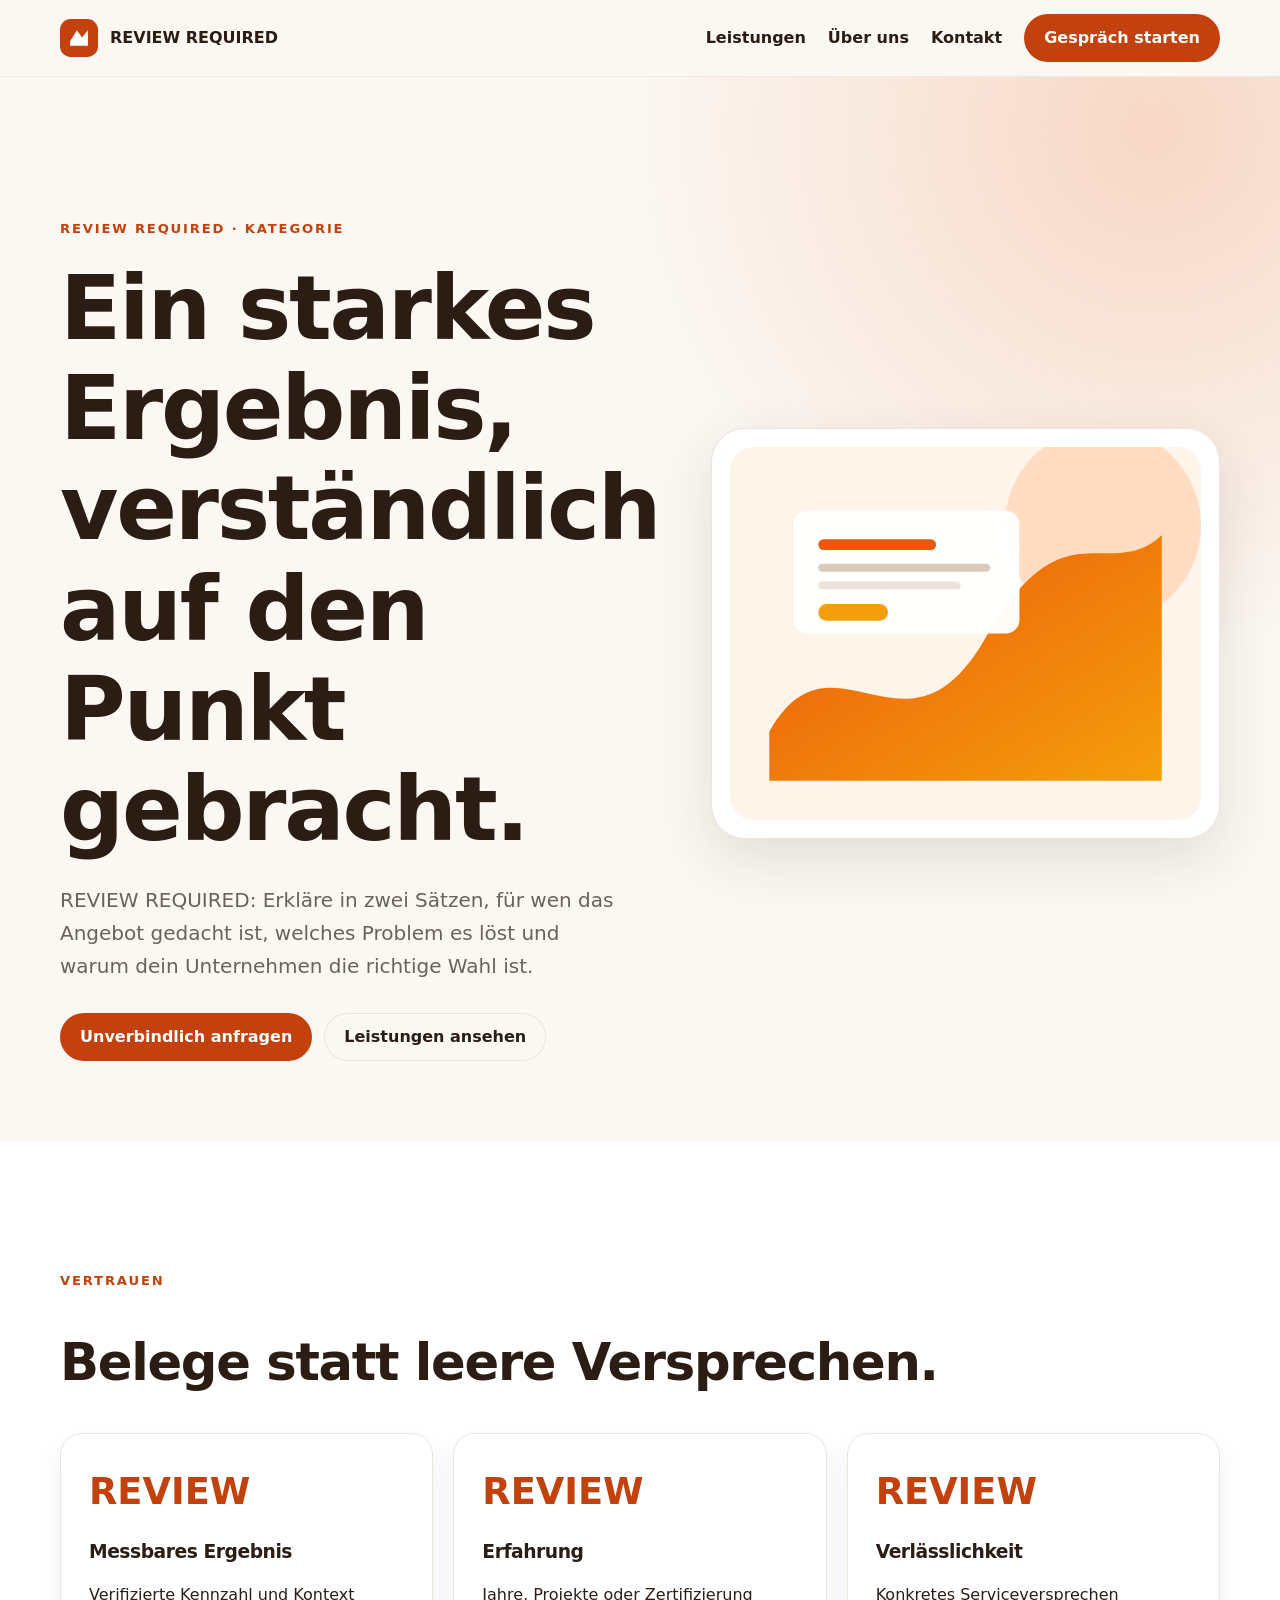
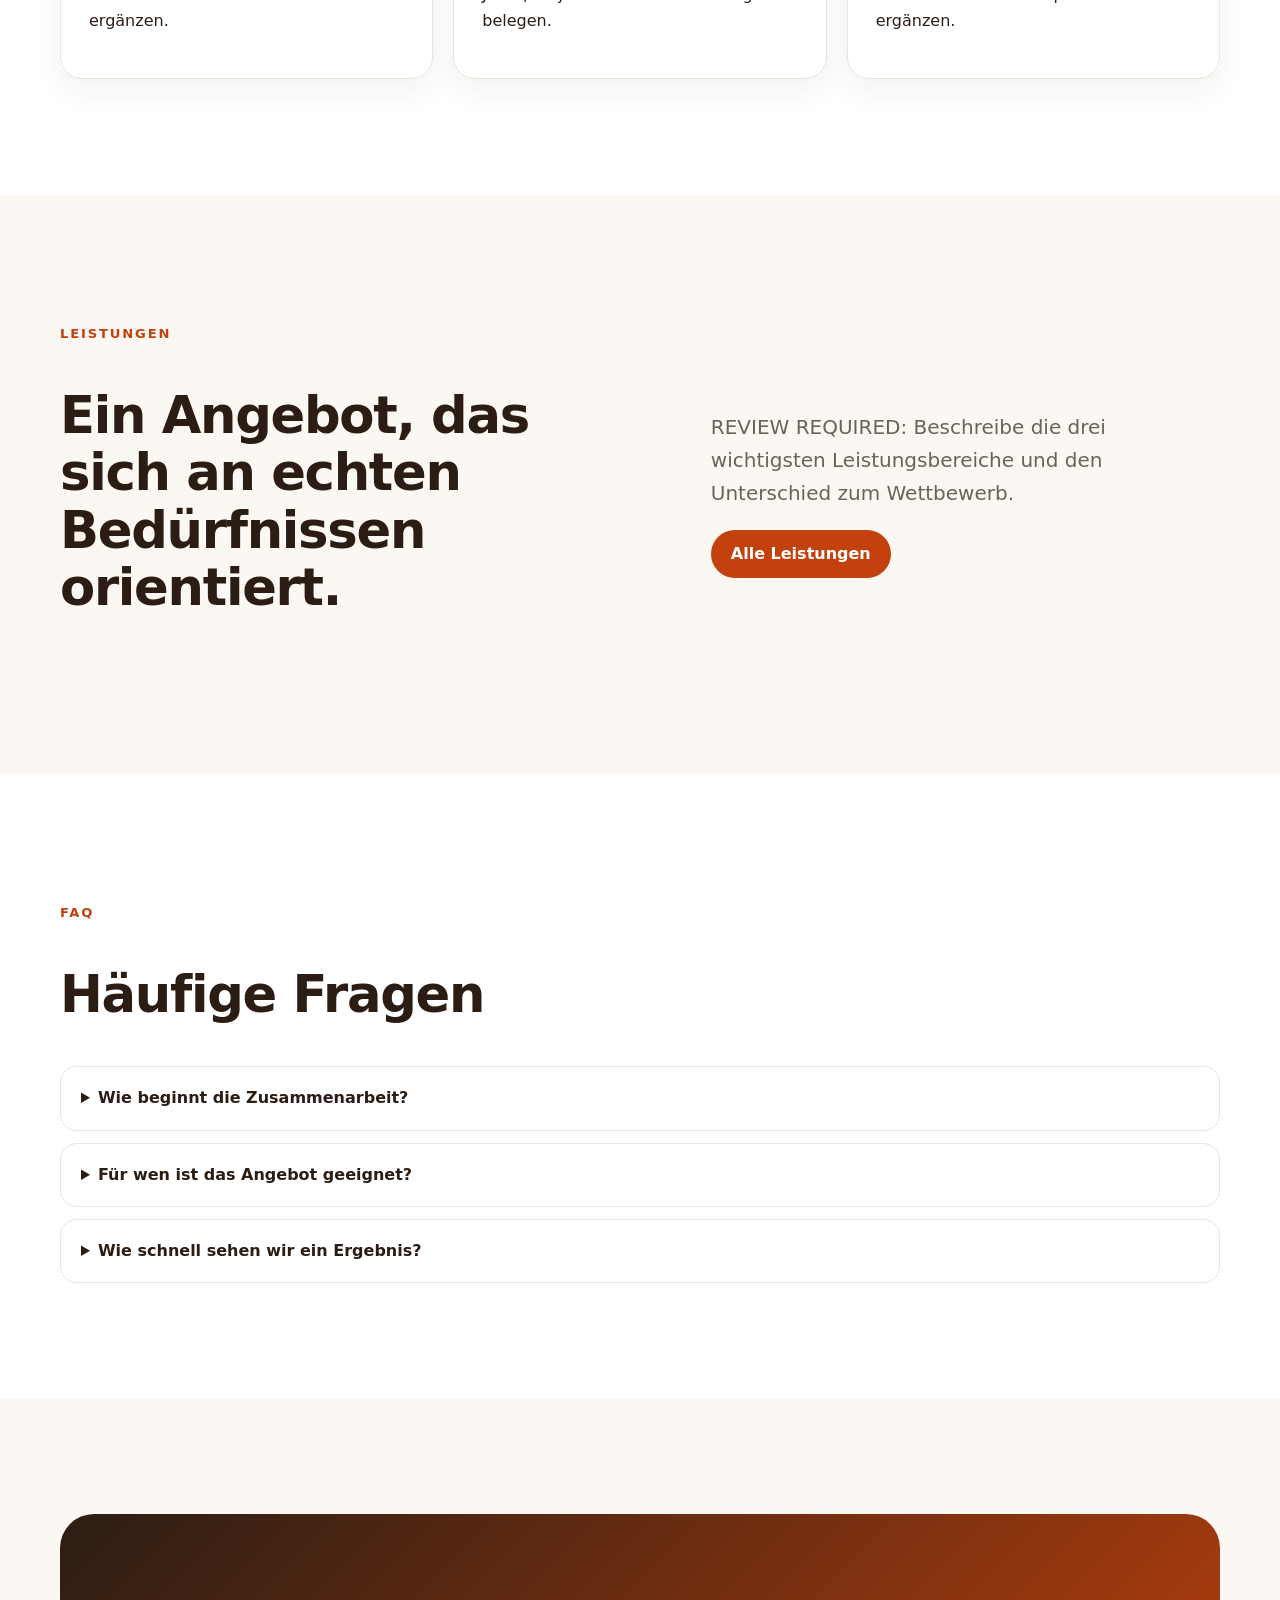
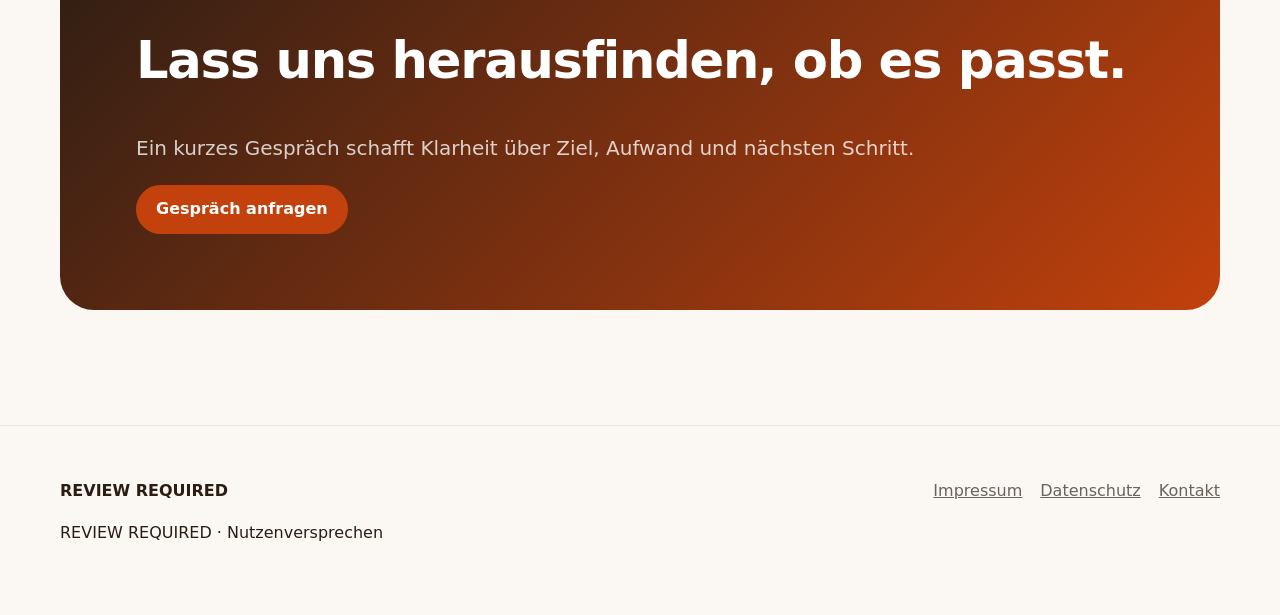
==== index.html @ 0a68df4b "Initial commit: orange color scheme and supermarket demo page Co-Authored-By: Claude Opus 5.5 (1M co" ====
<!doctype html>
<html lang="de-DE">
<head>
  <meta charset="utf-8">
  <meta name="viewport" content="width=device-width,initial-scale=1">
  <title>REVIEW REQUIRED · Klarer Nutzen für deine Kundschaft</title>
  <meta name="description" content="REVIEW REQUIRED: präzise Einleitung mit Angebot, Zielgruppe und konkretem Nutzen.">
  <meta name="leadwerk:focus-keyphrase" content="REVIEW REQUIRED · Hauptangebot Zielgruppe Ort">
  <meta property="og:image" content="assets/og-default.webp">
  <link rel="icon" href="assets/favicon.svg">
  <link rel="stylesheet" href="css/styles.css">
  <script type="module" src="js/main.js"></script>
</head>
<body>
  <a class="skip-link" href="#content">Zum Inhalt</a>
  <header class="site-header">
    <nav class="wrap nav" aria-label="Hauptnavigation">
      <a class="brand" href="index.html"><img data-lw-global="brand.logo" data-lw-type="image" src="assets/logo.svg" alt="REVIEW REQUIRED Logo"><span data-lw-global="brand.name" data-lw-type="text">REVIEW REQUIRED</span></a>
      <div class="nav-links"><a href="leistungen.html">Leistungen</a><a href="ueber-uns.html">Über uns</a><a href="kontakt.html">Kontakt</a><a class="button" href="kontakt.html">Gespräch starten</a></div>
      <div class="site-language-switcher" data-lw-language-switcher-slot hidden></div>
    </nav>
  </header>
  <main id="content">
    <section class="hero" data-lw-section="hero">
      <div class="wrap hero-grid">
        <div>
          <p class="eyebrow" data-lw-field="hero.eyebrow" data-lw-type="text">REVIEW REQUIRED · Kategorie</p>
          <h1 data-lw-field="hero.title" data-lw-type="richtext">Ein starkes Ergebnis, verständlich auf den Punkt gebracht.</h1>
          <p class="lead" data-lw-field="hero.intro" data-lw-type="textarea">REVIEW REQUIRED: Erkläre in zwei Sätzen, für wen das Angebot gedacht ist, welches Problem es löst und warum dein Unternehmen die richtige Wahl ist.</p>
          <div class="actions"><a class="button" href="kontakt.html" data-lw-field="hero.primary_cta" data-lw-type="page_reference">Unverbindlich anfragen</a><a class="button button--ghost" href="leistungen.html">Leistungen ansehen</a></div>
        </div>
        <div class="hero-art"><img data-lw-field="hero.image" data-lw-type="image" src="assets/hero.svg" alt="Abstrakte Vorschau der Leistungen von REVIEW REQUIRED"></div>
      </div>
    </section>
    <section class="section section--surface" data-lw-section="proof">
      <div class="wrap">
        <p class="eyebrow" data-lw-field="proof.eyebrow" data-lw-type="text">Vertrauen</p>
        <h2 data-lw-field="proof.title" data-lw-type="richtext">Belege statt leere Versprechen.</h2>
        <div class="grid" data-lw-repeater="proof.items">
          <article class="card reveal" data-lw-item-key="result"><strong class="metric" data-lw-field="proof.value" data-lw-type="text">REVIEW</strong><h3 data-lw-field="proof.label" data-lw-type="text">Messbares Ergebnis</h3><p data-lw-field="proof.copy" data-lw-type="textarea">Verifizierte Kennzahl und Kontext ergänzen.</p></article>
          <article class="card reveal" data-lw-item-key="experience"><strong class="metric" data-lw-field="proof.value" data-lw-type="text">REVIEW</strong><h3 data-lw-field="proof.label" data-lw-type="text">Erfahrung</h3><p data-lw-field="proof.copy" data-lw-type="textarea">Jahre, Projekte oder Zertifizierung belegen.</p></article>
          <article class="card reveal" data-lw-item-key="response"><strong class="metric" data-lw-field="proof.value" data-lw-type="text">REVIEW</strong><h3 data-lw-field="proof.label" data-lw-type="text">Verlässlichkeit</h3><p data-lw-field="proof.copy" data-lw-type="textarea">Konkretes Serviceversprechen ergänzen.</p></article>
        </div>
      </div>
    </section>
    <section class="section" data-lw-section="services">
      <div class="wrap split">
        <div><p class="eyebrow" data-lw-field="services.eyebrow" data-lw-type="text">Leistungen</p><h2 data-lw-field="services.title" data-lw-type="richtext">Ein Angebot, das sich an echten Bedürfnissen orientiert.</h2></div>
        <div><p class="lead" data-lw-field="services.intro" data-lw-type="textarea">REVIEW REQUIRED: Beschreibe die drei wichtigsten Leistungsbereiche und den Unterschied zum Wettbewerb.</p><a class="button" href="leistungen.html">Alle Leistungen</a></div>
      </div>
    </section>
    <section class="section section--surface" data-lw-section="faq">
      <div class="wrap"><p class="eyebrow">FAQ</p><h2 data-lw-field="faq.title" data-lw-type="text">Häufige Fragen</h2>
        <div class="faq" data-lw-repeater="faq.items">
          <details data-lw-item-key="start"><summary data-lw-field="faq.question" data-lw-type="text">Wie beginnt die Zusammenarbeit?</summary><p data-lw-field="faq.answer" data-lw-type="richtext">REVIEW REQUIRED: Beschreibe den ersten konkreten Schritt.</p></details>
          <details data-lw-item-key="fit"><summary data-lw-field="faq.question" data-lw-type="text">Für wen ist das Angebot geeignet?</summary><p data-lw-field="faq.answer" data-lw-type="richtext">REVIEW REQUIRED: Nenne ideale Voraussetzungen und ehrliche Grenzen.</p></details>
          <details data-lw-item-key="timing"><summary data-lw-field="faq.question" data-lw-type="text">Wie schnell sehen wir ein Ergebnis?</summary><p data-lw-field="faq.answer" data-lw-type="richtext">REVIEW REQUIRED: Gib eine realistische Zeitspanne und Abhängigkeiten an.</p></details>
        </div>
      </div>
    </section>
    <section class="section"><div class="wrap cta" data-lw-section="final_cta"><h2 data-lw-field="final_cta.title" data-lw-type="richtext">Lass uns herausfinden, ob es passt.</h2><p class="lead" data-lw-field="final_cta.copy" data-lw-type="textarea">Ein kurzes Gespräch schafft Klarheit über Ziel, Aufwand und nächsten Schritt.</p><a class="button" href="kontakt.html">Gespräch anfragen</a></div></section>
  </main>
  <footer class="site-footer"><div class="wrap footer-grid"><div><strong data-lw-global="footer.company" data-lw-type="text">REVIEW REQUIRED</strong><p data-lw-global="footer.tagline" data-lw-type="text">REVIEW REQUIRED · Nutzenversprechen</p></div><nav class="footer-links" aria-label="Rechtliches"><a href="impressum.html">Impressum</a><a href="datenschutz.html">Datenschutz</a><a href="kontakt.html">Kontakt</a></nav></div></footer>
</body>
</html>
---- css/styles.css ----
:root {
  --ink: #2b1d14;
  --muted: #6b625a;
  --paper: #fbf8f4;
  --surface: #ffffff;
  --brand: #c2410c;
  --accent: #f59e0b;
  --line: #eee4d9;
  --radius: 22px;
  --shadow: 0 20px 55px rgb(43 29 20 / 12%);
  font-family: Montserrat, Inter, system-ui, sans-serif;
}

* { box-sizing: border-box; }

/* Complianz reveals its consent-management launcher after a choice is saved.
   Keep the starter free of a second fixed launcher once consent is set. */
body[data-cmplz="1"] #cmplz-manage-consent,
body[data-cmplz="1"] .cmplz-manage-consent {
  display: none !important;
}
html { scroll-behavior: smooth; }
body { margin: 0; color: var(--ink); background: var(--paper); line-height: 1.65; }
img, video { display: block; max-width: 100%; height: auto; }
a { color: var(--brand); }
[hidden] { display: none !important; }
.skip-link { position: fixed; left: 12px; top: -80px; z-index: 100; padding: 10px 14px; background: var(--ink); color: #fff; }
.skip-link:focus { top: 12px; }
.wrap { width: min(1160px, calc(100% - 40px)); margin-inline: auto; }
.site-header { position: sticky; top: 0; z-index: 30; border-bottom: 1px solid rgb(238 228 217 / 78%); background: rgb(251 248 244 / 92%); backdrop-filter: blur(16px); }
.nav { min-height: 76px; display: flex; align-items: center; justify-content: space-between; gap: 24px; }
.brand { display: inline-flex; align-items: center; gap: 12px; color: var(--ink); font-weight: 800; text-decoration: none; }
.brand img { width: 38px; height: 38px; }
.nav-links { display: flex; flex-wrap: wrap; align-items: center; gap: 22px; }
.nav-links a { color: var(--ink); text-decoration: none; font-weight: 650; }
.nav-links .button { color: #fff; }
.site-language-switcher { flex: 0 0 auto; }
.button { display: inline-flex; align-items: center; justify-content: center; min-height: 48px; padding: 11px 20px; border: 0; border-radius: 999px; background: var(--brand); color: #fff; text-decoration: none; font: inherit; font-weight: 750; cursor: pointer; }
.button--ghost { color: var(--ink); background: transparent; box-shadow: inset 0 0 0 1px var(--line); }
.hero { padding: clamp(72px, 10vw, 140px) 0 80px; overflow: hidden; background: radial-gradient(circle at 90% 5%, rgb(234 88 12 / 20%), transparent 35%), var(--paper); }
.hero-grid, .split { display: grid; grid-template-columns: minmax(0, 1.05fr) minmax(320px, .95fr); align-items: center; gap: clamp(38px, 7vw, 88px); }
.eyebrow { color: var(--brand); font-size: .82rem; font-weight: 800; letter-spacing: .14em; text-transform: uppercase; }
h1, h2, h3 { line-height: 1.12; letter-spacing: -.025em; }
h1 { margin: 18px 0 24px; font-size: clamp(2.7rem, 7vw, 5.8rem); }
h2 { font-size: clamp(2rem, 4vw, 3.5rem); }
.lead { max-width: 66ch; color: var(--muted); font-size: clamp(1.05rem, 2vw, 1.25rem); }
.actions { display: flex; flex-wrap: wrap; gap: 12px; margin-top: 30px; }
.hero-art { padding: 18px; border: 1px solid var(--line); border-radius: 34px; background: var(--surface); box-shadow: var(--shadow); }
.section { padding: clamp(72px, 9vw, 120px) 0; }
.section--surface { background: var(--surface); }
.grid { display: grid; grid-template-columns: repeat(3, minmax(0, 1fr)); gap: 20px; }
.card { padding: 28px; border: 1px solid var(--line); border-radius: var(--radius); background: var(--surface); box-shadow: 0 12px 30px rgb(43 29 20 / 6%); }
.metric { font-size: 2.3rem; font-weight: 850; color: var(--brand); }
.prose { max-width: 760px; }
.prose h2 { margin-top: 2.2em; }
.form-layout { display: grid; grid-template-columns: minmax(0, .8fr) minmax(360px, 1.2fr); gap: clamp(32px, 6vw, 80px); align-items: start; }
.form,
.leadwerk-wpforms .wpforms-field-container { display: grid; gap: 16px; }
.form label,
.leadwerk-wpforms .wpforms-field-label { color: var(--ink); font-weight: 700; }
.form input:not([type="checkbox"]):not([type="radio"]),
.form select,
.form textarea,
.leadwerk-wpforms .wpforms-field input:not([type="checkbox"]):not([type="radio"]),
.leadwerk-wpforms .wpforms-field select,
.leadwerk-wpforms .wpforms-field textarea { width: 100%; margin-top: 7px; padding: 14px 16px; border: 1px solid var(--line); border-radius: 14px; background: var(--surface); color: var(--ink); font: inherit; }
.form textarea,
.leadwerk-wpforms .wpforms-field textarea { min-height: 150px; resize: vertical; }
.form-consent { display: grid; grid-template-columns: auto 1fr; align-items: start; gap: 10px; font-weight: 500 !important; }
.form-consent input { margin-top: .35em; }
.form-consent a,
.leadwerk-wpforms .leadwerk-privacy-link { color: var(--brand); font-weight: 750; }
.form .button,
.leadwerk-wpforms .wpforms-submit { justify-self: start; }
.leadwerk-wpforms {
  --wpforms-field-border-radius: 14px;
  --wpforms-field-background-color: var(--surface);
  --wpforms-field-border-color: var(--line);
  --wpforms-field-text-color: var(--ink);
  --wpforms-label-color: var(--ink);
  --wpforms-button-background-color: var(--brand);
  --wpforms-button-border-color: var(--brand);
  --wpforms-button-text-color: #fff;
  --wpforms-button-border-radius: 999px;
  --wpforms-button-size-height: 48px;
  --wpforms-button-size-padding-h: 20px;
  --wpforms-button-size-font-size: 16px;
  --wpforms-field-size-input-height: 52px;
  --wpforms-field-size-padding-h: 16px;
}
.faq { display: grid; gap: 12px; }
.faq details { padding: 18px 20px; border: 1px solid var(--line); border-radius: 16px; background: var(--surface); }
.faq summary { cursor: pointer; font-weight: 750; }
.cta { padding: clamp(42px, 7vw, 76px); border-radius: 34px; color: #fff; background: linear-gradient(135deg, var(--ink), var(--brand)); }
.cta .lead { color: rgb(255 255 255 / 78%); }
.site-footer { padding: 52px 0; border-top: 1px solid var(--line); }
.footer-grid { display: grid; grid-template-columns: 1fr auto; gap: 24px; }
.footer-links { display: flex; flex-wrap: wrap; gap: 18px; }
.footer-links a { color: var(--muted); }
.utility-page { min-height: 100vh; display: flex; flex-direction: column; }
.utility-page .utility-main { flex: 1; display: flex; }
.utility-stage {
  position: relative;
  isolation: isolate;
  display: flex;
  flex: 1;
  width: 100%;
  min-height: clamp(590px, 72vh, 820px);
  align-items: center;
  overflow: hidden;
  padding: clamp(70px, 9vw, 124px) 0;
  background:
    linear-gradient(135deg, color-mix(in srgb, var(--paper) 92%, var(--brand)), var(--paper) 56%),
    var(--paper);
}
.utility-layout { display: grid; grid-template-columns: minmax(0, 1.05fr) minmax(300px, .7fr); align-items: center; gap: clamp(44px, 8vw, 112px); }
.utility-content { position: relative; z-index: 2; max-width: 720px; }
.utility-content h1 { max-width: 13ch; margin-top: 14px; font-size: clamp(3rem, 7vw, 6rem); }
.utility-content .lead { max-width: 58ch; }
.utility-art {
  position: relative;
  z-index: 1;
  display: grid;
  min-height: clamp(300px, 38vw, 470px);
  place-items: center;
  border: 1px solid color-mix(in srgb, var(--line) 70%, transparent);
  border-radius: clamp(34px, 6vw, 72px);
  background: color-mix(in srgb, var(--surface) 76%, transparent);
  box-shadow: var(--shadow);
  backdrop-filter: blur(18px);
}
.utility-mark {
  position: relative;
  z-index: 2;
  display: grid;
  width: clamp(176px, 22vw, 260px);
  aspect-ratio: 1;
  place-items: center;
  border-radius: 50%;
  color: #fff;
  background: linear-gradient(135deg, var(--brand), color-mix(in srgb, var(--brand) 55%, var(--accent)));
  box-shadow: 0 30px 80px color-mix(in srgb, var(--brand) 32%, transparent);
  font-weight: 850;
  letter-spacing: -.08em;
}
.utility-mark--404 { font-size: clamp(3.1rem, 7vw, 5.8rem); }
.utility-mark--success { font-size: clamp(4.8rem, 10vw, 8.5rem); line-height: 1; }
.utility-ring { position: absolute; border: 1px solid color-mix(in srgb, var(--brand) 34%, transparent); border-radius: 50%; }
.utility-ring--one { width: 78%; aspect-ratio: 1; }
.utility-ring--two { width: 102%; aspect-ratio: 1; border-style: dashed; }
.utility-orb { position: absolute; z-index: -1; border-radius: 50%; filter: blur(2px); opacity: .5; }
.utility-orb--one { width: min(42vw, 620px); aspect-ratio: 1; top: -30%; right: -10%; background: radial-gradient(circle, color-mix(in srgb, var(--brand) 36%, transparent), transparent 68%); }
.utility-orb--two { width: min(35vw, 480px); aspect-ratio: 1; bottom: -38%; left: -8%; background: radial-gradient(circle, color-mix(in srgb, var(--accent) 30%, transparent), transparent 68%); }
.utility-page .site-footer { background: var(--surface); }
.sr-only { position: absolute; width: 1px; height: 1px; margin: -1px; padding: 0; overflow: hidden; clip: rect(0 0 0 0); white-space: nowrap; border: 0; }
section[id] { scroll-margin-top: 92px; }
.section-head { display: flex; flex-wrap: wrap; align-items: flex-end; justify-content: space-between; gap: 16px 40px; margin-bottom: 36px; }
.section-head h2 { margin: 8px 0 0; }
.section-head > p { max-width: 46ch; margin: 0; color: var(--muted); }
.market-facts { display: flex; flex-wrap: wrap; gap: 10px; margin: 28px 0 0; padding: 0; list-style: none; }
.market-facts li { padding: 8px 16px; border: 1px solid var(--line); border-radius: 999px; background: var(--surface); font-size: .95rem; font-weight: 650; }
.offer { display: flex; flex-direction: column; gap: 6px; }
.offer-badge { align-self: flex-start; padding: 4px 12px; border-radius: 999px; background: color-mix(in srgb, var(--accent) 24%, var(--surface)); color: var(--ink); font-size: .85rem; font-weight: 800; }
.offer h3 { margin: 12px 0 0; font-size: 1.25rem; }
.offer-unit { margin: 0; color: var(--muted); font-size: .92rem; }
.offer-price { display: flex; flex-wrap: wrap; align-items: baseline; gap: 4px 12px; margin: auto 0 0; padding-top: 16px; }
.offer-now { color: var(--brand); font-size: 2rem; font-weight: 850; letter-spacing: -.02em; }
.offer-old { color: var(--muted); text-decoration: line-through; }
.dept::before { content: ""; display: block; width: 44px; height: 6px; margin-bottom: 20px; border-radius: 999px; background: linear-gradient(90deg, var(--brand), var(--accent)); }
.dept h3 { margin: 0 0 8px; }
.dept p { margin: 0; color: var(--muted); }
.service-list { display: grid; gap: 14px; margin: 0; padding: 0; list-style: none; }
.service-list li { padding: 18px 22px; border: 1px solid var(--line); border-radius: 16px; background: var(--paper); }
.service-list strong { display: block; margin-bottom: 2px; }
.service-list span { color: var(--muted); }
.hours { display: grid; margin: 0; }
.hours div { display: flex; flex-wrap: wrap; justify-content: space-between; gap: 4px 24px; padding: 14px 0; border-bottom: 1px solid var(--line); }
.hours div:first-child { padding-top: 0; }
.hours div:last-child { padding-bottom: 0; border-bottom: 0; }
.hours dt { font-weight: 750; }
.hours dd { margin: 0; color: var(--muted); }
.reveal { opacity: 1; transform: none; }
.js .reveal { opacity: 0; transform: translateY(18px); transition: opacity .55s ease, transform .55s ease; }
.js .reveal.is-visible { opacity: 1; transform: none; }

@media (max-width: 820px) {
  .hero-grid, .split, .grid, .form-layout { grid-template-columns: 1fr; }
  .nav { align-items: flex-start; padding-block: 16px; }
  .nav-links { justify-content: flex-end; gap: 12px; }
  .footer-grid { grid-template-columns: 1fr; }
  .utility-stage { min-height: 0; padding: 68px 0 74px; }
  .utility-layout { grid-template-columns: 1fr; gap: 42px; }
  .utility-content h1 { font-size: clamp(2.75rem, 13vw, 4.7rem); }
  .utility-art { min-height: 290px; order: -1; }
  .utility-mark { width: clamp(166px, 52vw, 220px); }
}

@media (max-width: 520px) {
  .utility-page .wrap { width: min(100% - 28px, 1160px); }
  .utility-page .actions { display: grid; }
  .utility-page .button { width: 100%; }
  .utility-art { min-height: 250px; border-radius: 30px; }
}

@media (prefers-reduced-motion: reduce) {
  html { scroll-behavior: auto; }
  *, *::before, *::after { scroll-behavior: auto !important; transition: none !important; animation: none !important; }
}
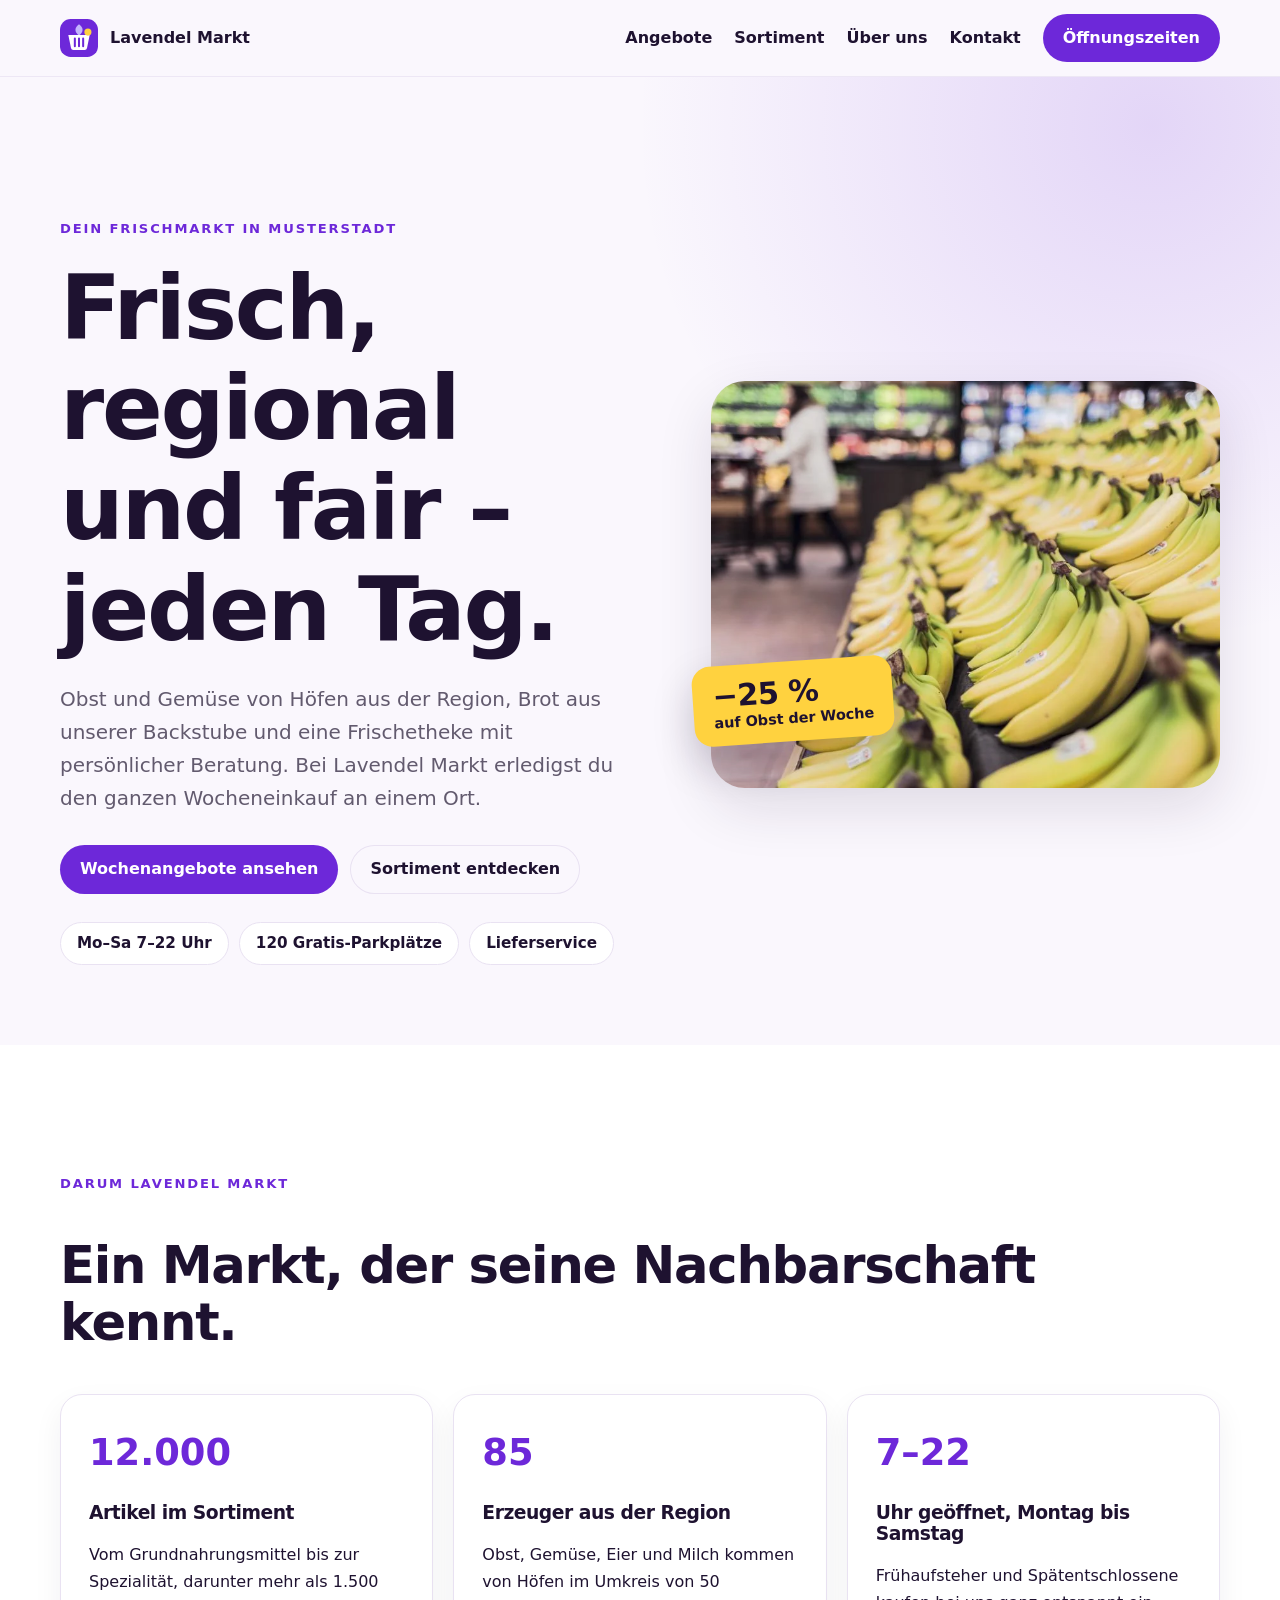
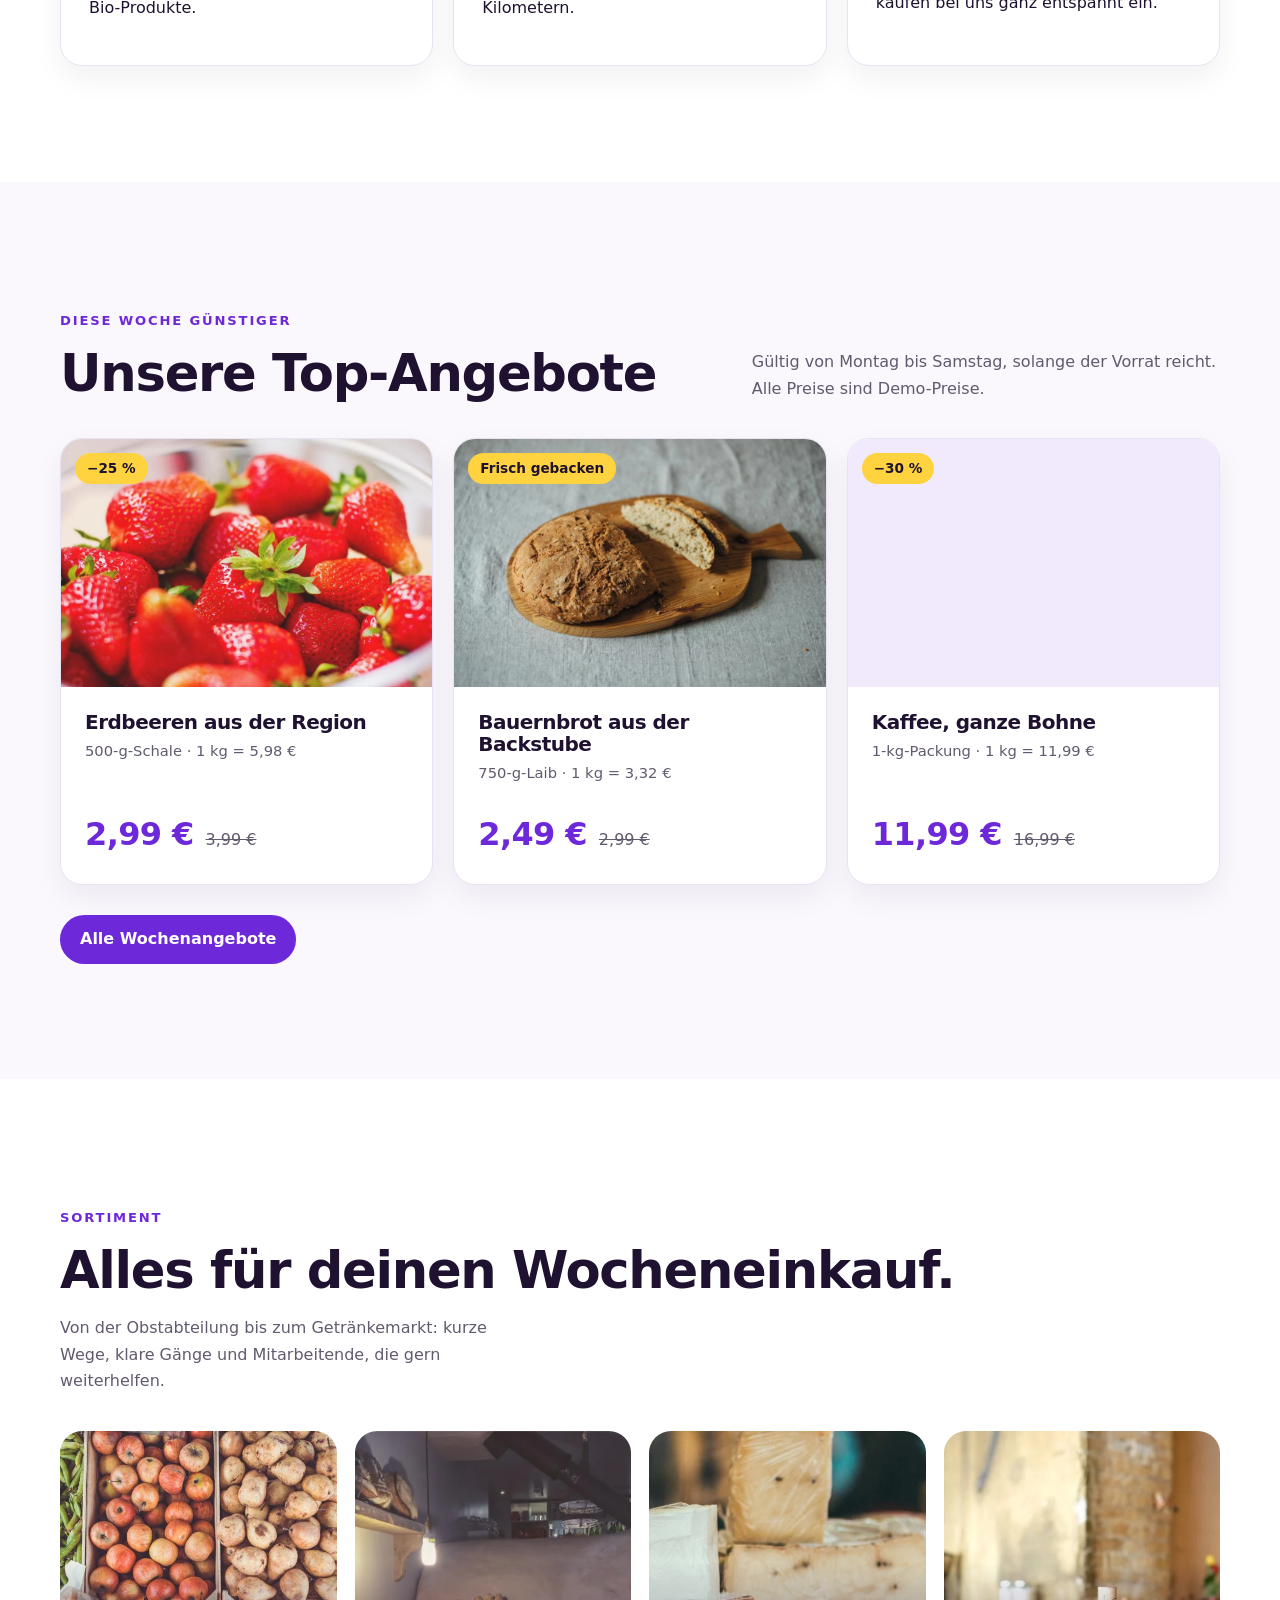
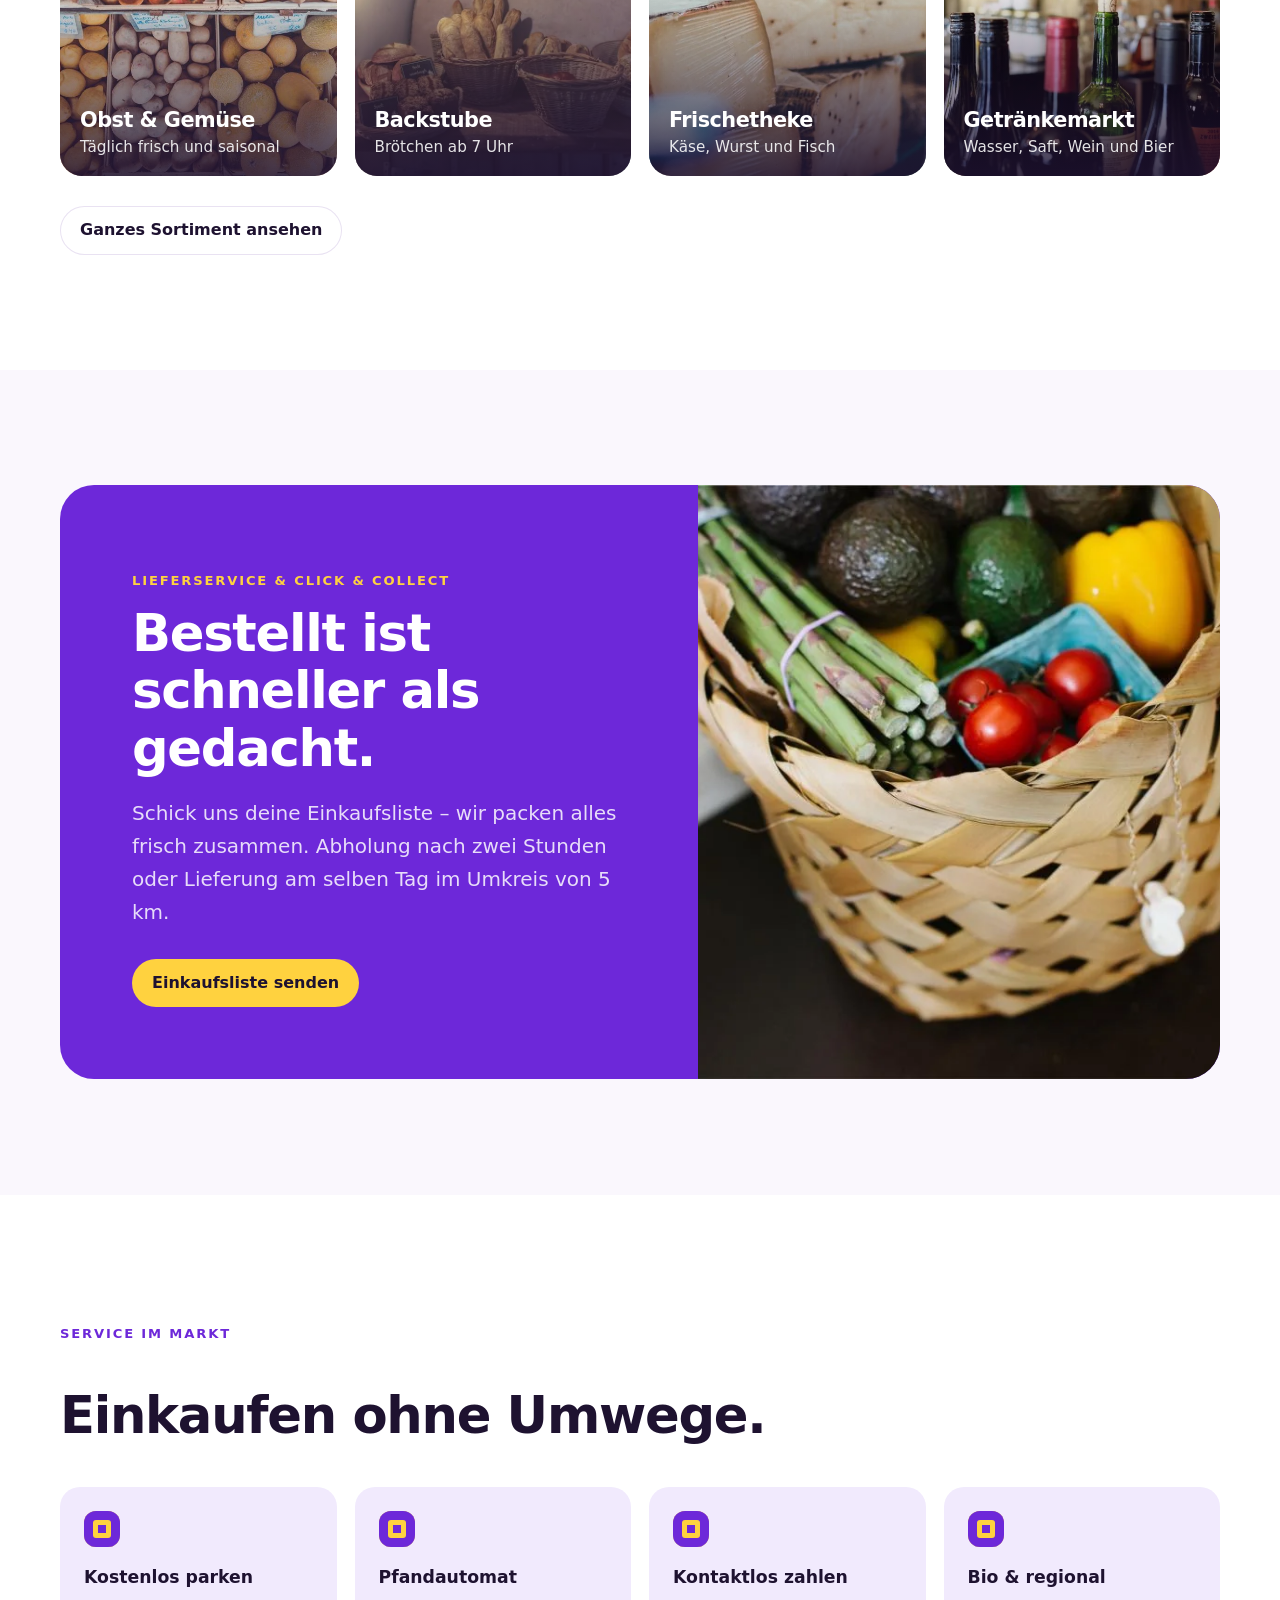
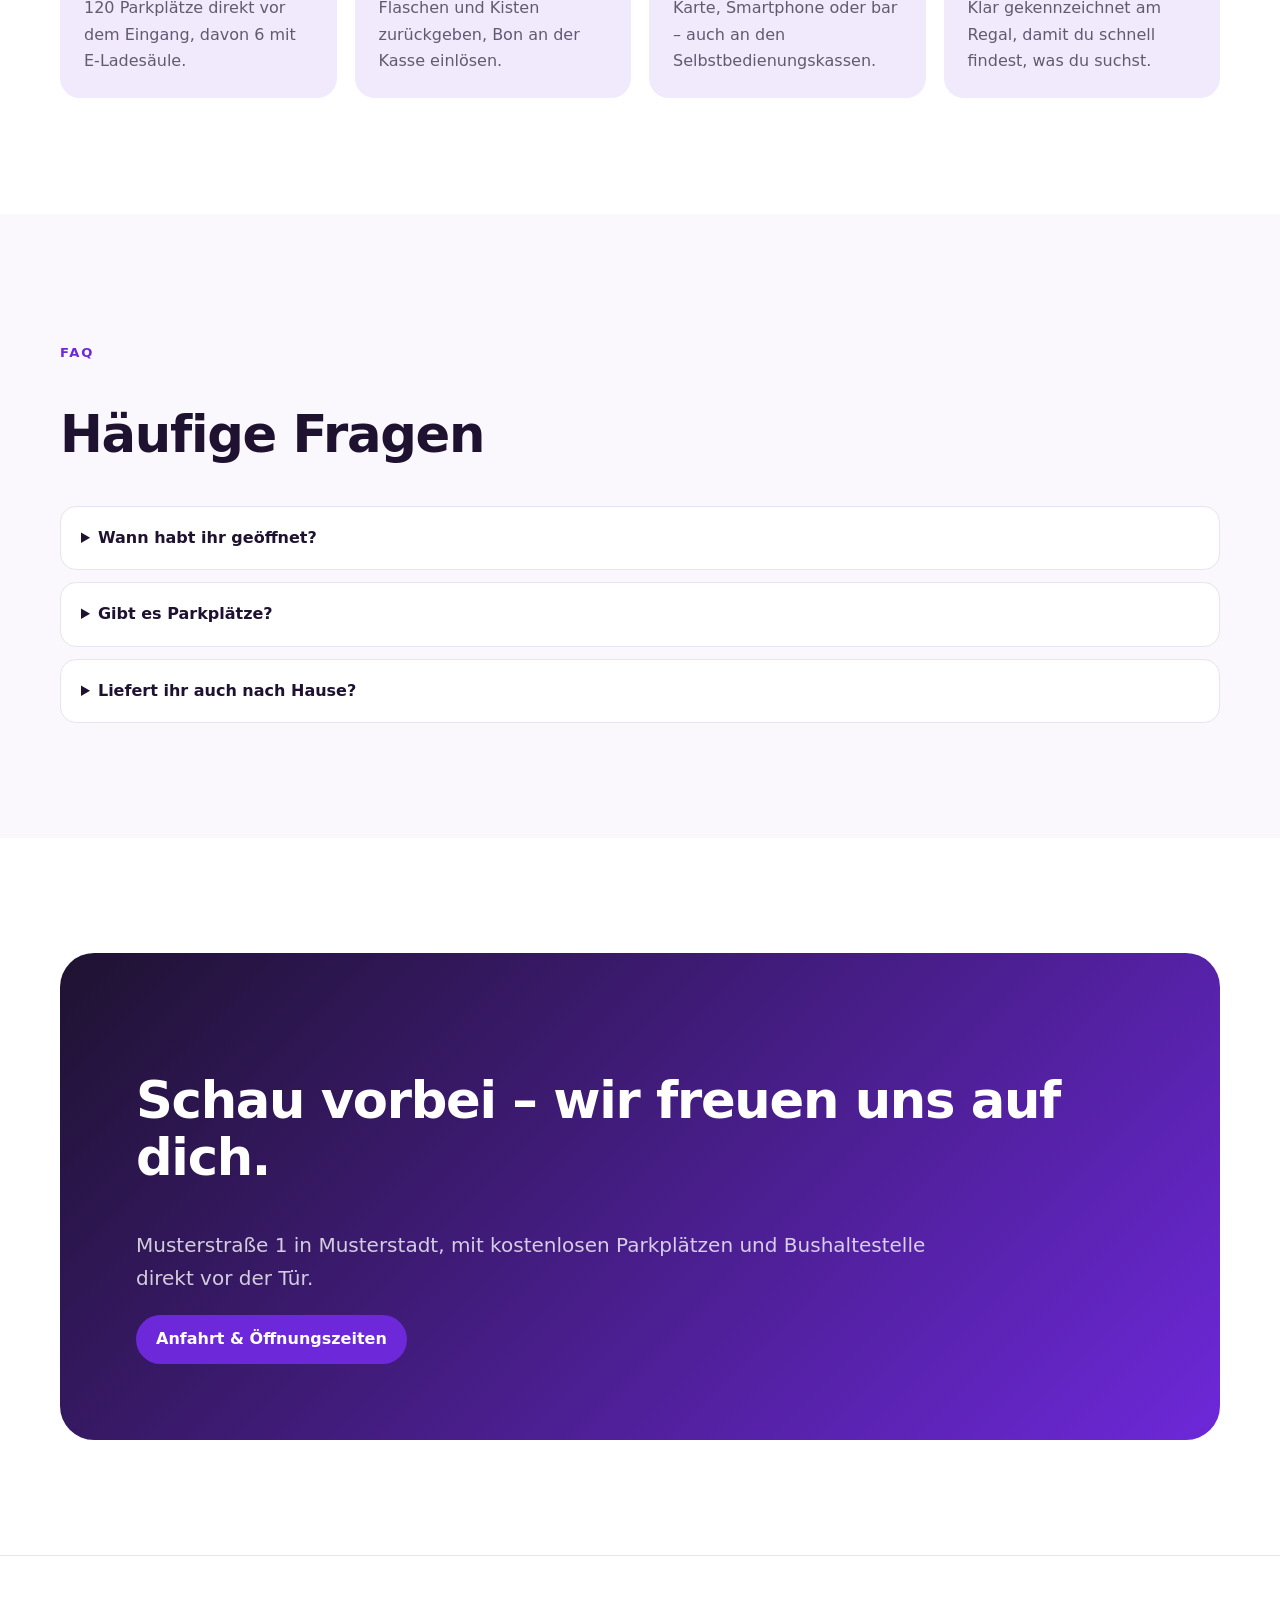
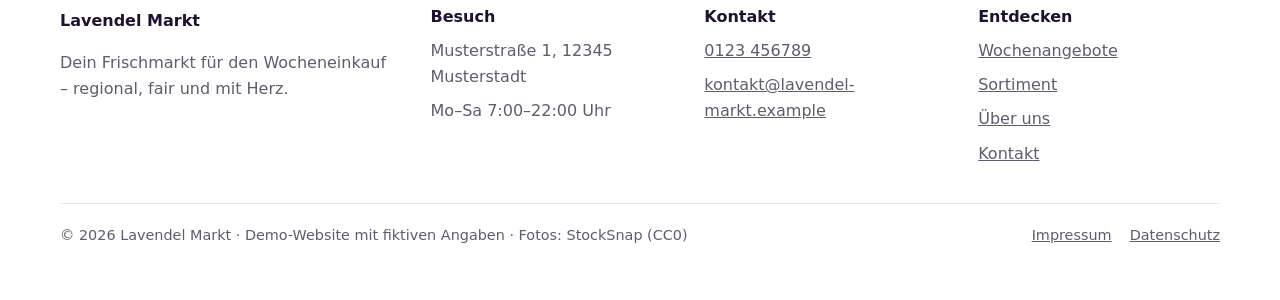
==== commit 1d776620: "Rebuild as Lavendel Markt supermarket site in purple - Purple palette (#6d28d9, AA on white) with ye" ====
--- a/index.html
+++ b/index.html
@@ -3,9 +3,9 @@
 <head>
   <meta charset="utf-8">
   <meta name="viewport" content="width=device-width,initial-scale=1">
-  <title>REVIEW REQUIRED · Klarer Nutzen für deine Kundschaft</title>
-  <meta name="description" content="REVIEW REQUIRED: präzise Einleitung mit Angebot, Zielgruppe und konkretem Nutzen.">
-  <meta name="leadwerk:focus-keyphrase" content="REVIEW REQUIRED · Hauptangebot Zielgruppe Ort">
+  <title>Lavendel Markt · Dein Supermarkt in Musterstadt</title>
+  <meta name="description" content="Lavendel Markt in Musterstadt: frisches Obst und Gemüse aus der Region, Backstube, Frischetheke, Wochenangebote und Lieferservice. Mo–Sa 7–22 Uhr.">
+  <meta name="leadwerk:focus-keyphrase" content="Supermarkt Musterstadt">
   <meta property="og:image" content="assets/og-default.webp">
   <link rel="icon" href="assets/favicon.svg">
   <link rel="stylesheet" href="css/styles.css">
@@ -15,51 +15,144 @@
   <a class="skip-link" href="#content">Zum Inhalt</a>
   <header class="site-header">
     <nav class="wrap nav" aria-label="Hauptnavigation">
-      <a class="brand" href="index.html"><img data-lw-global="brand.logo" data-lw-type="image" src="assets/logo.svg" alt="REVIEW REQUIRED Logo"><span data-lw-global="brand.name" data-lw-type="text">REVIEW REQUIRED</span></a>
-      <div class="nav-links"><a href="leistungen.html">Leistungen</a><a href="ueber-uns.html">Über uns</a><a href="kontakt.html">Kontakt</a><a class="button" href="kontakt.html">Gespräch starten</a></div>
+      <a class="brand" href="index.html"><img data-lw-global="brand.logo" data-lw-type="image" src="assets/logo.svg" alt="Lavendel Markt Logo" width="38" height="38"><span data-lw-global="brand.name" data-lw-type="text">Lavendel Markt</span></a>
+      <div class="nav-links" id="site-menu"><a href="supermarkt.html">Angebote</a><a href="leistungen.html">Sortiment</a><a href="ueber-uns.html">Über uns</a><a href="kontakt.html">Kontakt</a><a class="button" href="kontakt.html#oeffnungszeiten">Öffnungszeiten</a></div>
       <div class="site-language-switcher" data-lw-language-switcher-slot hidden></div>
+      <button class="nav-toggle" type="button" aria-expanded="false" aria-controls="site-menu" hidden><span class="nav-toggle-bars" aria-hidden="true"></span><span class="sr-only">Menü öffnen</span></button>
     </nav>
   </header>
   <main id="content">
     <section class="hero" data-lw-section="hero">
       <div class="wrap hero-grid">
         <div>
-          <p class="eyebrow" data-lw-field="hero.eyebrow" data-lw-type="text">REVIEW REQUIRED · Kategorie</p>
-          <h1 data-lw-field="hero.title" data-lw-type="richtext">Ein starkes Ergebnis, verständlich auf den Punkt gebracht.</h1>
-          <p class="lead" data-lw-field="hero.intro" data-lw-type="textarea">REVIEW REQUIRED: Erkläre in zwei Sätzen, für wen das Angebot gedacht ist, welches Problem es löst und warum dein Unternehmen die richtige Wahl ist.</p>
-          <div class="actions"><a class="button" href="kontakt.html" data-lw-field="hero.primary_cta" data-lw-type="page_reference">Unverbindlich anfragen</a><a class="button button--ghost" href="leistungen.html">Leistungen ansehen</a></div>
+          <p class="eyebrow" data-lw-field="hero.eyebrow" data-lw-type="text">Dein Frischmarkt in Musterstadt</p>
+          <h1 data-lw-field="hero.title" data-lw-type="richtext">Frisch, regional und fair – jeden Tag.</h1>
+          <p class="lead" data-lw-field="hero.intro" data-lw-type="textarea">Obst und Gemüse von Höfen aus der Region, Brot aus unserer Backstube und eine Frischetheke mit persönlicher Beratung. Bei Lavendel Markt erledigst du den ganzen Wocheneinkauf an einem Ort.</p>
+          <div class="actions"><a class="button" href="supermarkt.html" data-lw-field="hero.primary_cta" data-lw-type="page_reference">Wochenangebote ansehen</a><a class="button button--ghost" href="leistungen.html" data-lw-field="hero.secondary_cta" data-lw-type="page_reference">Sortiment entdecken</a></div>
+          <ul class="market-facts" data-lw-repeater="hero.facts">
+            <li data-lw-item-key="hours"><span data-lw-field="hero.fact" data-lw-type="text">Mo–Sa 7–22 Uhr</span></li>
+            <li data-lw-item-key="parking"><span data-lw-field="hero.fact" data-lw-type="text">120 Gratis-Parkplätze</span></li>
+            <li data-lw-item-key="delivery"><span data-lw-field="hero.fact" data-lw-type="text">Lieferservice</span></li>
+          </ul>
         </div>
-        <div class="hero-art"><img data-lw-field="hero.image" data-lw-type="image" src="assets/hero.svg" alt="Abstrakte Vorschau der Leistungen von REVIEW REQUIRED"></div>
-      </div>
-    </section>
-    <section class="section section--surface" data-lw-section="proof">
-      <div class="wrap">
-        <p class="eyebrow" data-lw-field="proof.eyebrow" data-lw-type="text">Vertrauen</p>
-        <h2 data-lw-field="proof.title" data-lw-type="richtext">Belege statt leere Versprechen.</h2>
-        <div class="grid" data-lw-repeater="proof.items">
-          <article class="card reveal" data-lw-item-key="result"><strong class="metric" data-lw-field="proof.value" data-lw-type="text">REVIEW</strong><h3 data-lw-field="proof.label" data-lw-type="text">Messbares Ergebnis</h3><p data-lw-field="proof.copy" data-lw-type="textarea">Verifizierte Kennzahl und Kontext ergänzen.</p></article>
-          <article class="card reveal" data-lw-item-key="experience"><strong class="metric" data-lw-field="proof.value" data-lw-type="text">REVIEW</strong><h3 data-lw-field="proof.label" data-lw-type="text">Erfahrung</h3><p data-lw-field="proof.copy" data-lw-type="textarea">Jahre, Projekte oder Zertifizierung belegen.</p></article>
-          <article class="card reveal" data-lw-item-key="response"><strong class="metric" data-lw-field="proof.value" data-lw-type="text">REVIEW</strong><h3 data-lw-field="proof.label" data-lw-type="text">Verlässlichkeit</h3><p data-lw-field="proof.copy" data-lw-type="textarea">Konkretes Serviceversprechen ergänzen.</p></article>
+        <div class="hero-photo">
+          <img data-lw-field="hero.image" data-lw-type="image" src="assets/photos/photo-bananas-aisle.webp" alt="Reife Bananen in der Obstabteilung, im Hintergrund eine Kundin mit Einkaufswagen" width="960" height="640" fetchpriority="high">
+          <p class="price-tag"><strong data-lw-field="hero.tag_value" data-lw-type="text">−25 %</strong><span data-lw-field="hero.tag_label" data-lw-type="text">auf Obst der Woche</span></p>
         </div>
       </div>
     </section>
-    <section class="section" data-lw-section="services">
-      <div class="wrap split">
-        <div><p class="eyebrow" data-lw-field="services.eyebrow" data-lw-type="text">Leistungen</p><h2 data-lw-field="services.title" data-lw-type="richtext">Ein Angebot, das sich an echten Bedürfnissen orientiert.</h2></div>
-        <div><p class="lead" data-lw-field="services.intro" data-lw-type="textarea">REVIEW REQUIRED: Beschreibe die drei wichtigsten Leistungsbereiche und den Unterschied zum Wettbewerb.</p><a class="button" href="leistungen.html">Alle Leistungen</a></div>
-      </div>
-    </section>
-    <section class="section section--surface" data-lw-section="faq">
-      <div class="wrap"><p class="eyebrow">FAQ</p><h2 data-lw-field="faq.title" data-lw-type="text">Häufige Fragen</h2>
-        <div class="faq" data-lw-repeater="faq.items">
-          <details data-lw-item-key="start"><summary data-lw-field="faq.question" data-lw-type="text">Wie beginnt die Zusammenarbeit?</summary><p data-lw-field="faq.answer" data-lw-type="richtext">REVIEW REQUIRED: Beschreibe den ersten konkreten Schritt.</p></details>
-          <details data-lw-item-key="fit"><summary data-lw-field="faq.question" data-lw-type="text">Für wen ist das Angebot geeignet?</summary><p data-lw-field="faq.answer" data-lw-type="richtext">REVIEW REQUIRED: Nenne ideale Voraussetzungen und ehrliche Grenzen.</p></details>
-          <details data-lw-item-key="timing"><summary data-lw-field="faq.question" data-lw-type="text">Wie schnell sehen wir ein Ergebnis?</summary><p data-lw-field="faq.answer" data-lw-type="richtext">REVIEW REQUIRED: Gib eine realistische Zeitspanne und Abhängigkeiten an.</p></details>
+
+    <section class="section section--surface" data-lw-section="proof">
+      <div class="wrap">
+        <p class="eyebrow" data-lw-field="proof.eyebrow" data-lw-type="text">Darum Lavendel Markt</p>
+        <h2 data-lw-field="proof.title" data-lw-type="richtext">Ein Markt, der seine Nachbarschaft kennt.</h2>
+        <div class="grid" data-lw-repeater="proof.items">
+          <article class="card reveal" data-lw-item-key="result"><strong class="metric" data-lw-field="proof.value" data-lw-type="text">12.000</strong><h3 data-lw-field="proof.label" data-lw-type="text">Artikel im Sortiment</h3><p data-lw-field="proof.copy" data-lw-type="textarea">Vom Grundnahrungsmittel bis zur Spezialität, darunter mehr als 1.500 Bio-Produkte.</p></article>
+          <article class="card reveal" data-lw-item-key="experience"><strong class="metric" data-lw-field="proof.value" data-lw-type="text">85</strong><h3 data-lw-field="proof.label" data-lw-type="text">Erzeuger aus der Region</h3><p data-lw-field="proof.copy" data-lw-type="textarea">Obst, Gemüse, Eier und Milch kommen von Höfen im Umkreis von 50 Kilometern.</p></article>
+          <article class="card reveal" data-lw-item-key="response"><strong class="metric" data-lw-field="proof.value" data-lw-type="text">7–22</strong><h3 data-lw-field="proof.label" data-lw-type="text">Uhr geöffnet, Montag bis Samstag</h3><p data-lw-field="proof.copy" data-lw-type="textarea">Frühaufsteher und Spätentschlossene kaufen bei uns ganz entspannt ein.</p></article>
         </div>
       </div>
     </section>
-    <section class="section"><div class="wrap cta" data-lw-section="final_cta"><h2 data-lw-field="final_cta.title" data-lw-type="richtext">Lass uns herausfinden, ob es passt.</h2><p class="lead" data-lw-field="final_cta.copy" data-lw-type="textarea">Ein kurzes Gespräch schafft Klarheit über Ziel, Aufwand und nächsten Schritt.</p><a class="button" href="kontakt.html">Gespräch anfragen</a></div></section>
+
+    <section class="section" data-lw-section="offers_teaser">
+      <div class="wrap">
+        <div class="section-head">
+          <div><p class="eyebrow" data-lw-field="offers_teaser.eyebrow" data-lw-type="text">Diese Woche günstiger</p><h2 data-lw-field="offers_teaser.title" data-lw-type="richtext">Unsere Top-Angebote</h2></div>
+          <p data-lw-field="offers_teaser.note" data-lw-type="textarea">Gültig von Montag bis Samstag, solange der Vorrat reicht. Alle Preise sind Demo-Preise.</p>
+        </div>
+        <div class="grid" data-lw-repeater="offers_teaser.items">
+          <article class="card offer offer--photo reveal" data-lw-item-key="strawberries">
+            <div class="offer-media"><img data-lw-field="offers_teaser.image" data-lw-type="image" src="assets/photos/photo-strawberries.webp" alt="Frische rote Erdbeeren in einer Glasschale" width="960" height="640" loading="lazy" decoding="async"><span class="offer-badge" data-lw-field="offers_teaser.badge" data-lw-type="text">−25 %</span></div>
+            <div class="offer-body">
+              <h3 data-lw-field="offers_teaser.name" data-lw-type="text">Erdbeeren aus der Region</h3>
+              <p class="offer-unit" data-lw-field="offers_teaser.unit" data-lw-type="text">500-g-Schale · 1 kg = 5,98 €</p>
+              <p class="offer-price"><span class="offer-now" data-lw-field="offers_teaser.price" data-lw-type="text">2,99 €</span><span class="offer-old"><span class="sr-only">statt </span><span data-lw-field="offers_teaser.old_price" data-lw-type="text">3,99 €</span></span></p>
+            </div>
+          </article>
+          <article class="card offer offer--photo reveal" data-lw-item-key="bread">
+            <div class="offer-media"><img data-lw-field="offers_teaser.image" data-lw-type="image" src="assets/photos/photo-bread-loaf.webp" alt="Rundes Bauernbrot auf einem Holzbrett, zwei Scheiben angeschnitten" width="960" height="640" loading="lazy" decoding="async"><span class="offer-badge" data-lw-field="offers_teaser.badge" data-lw-type="text">Frisch gebacken</span></div>
+            <div class="offer-body">
+              <h3 data-lw-field="offers_teaser.name" data-lw-type="text">Bauernbrot aus der Backstube</h3>
+              <p class="offer-unit" data-lw-field="offers_teaser.unit" data-lw-type="text">750-g-Laib · 1 kg = 3,32 €</p>
+              <p class="offer-price"><span class="offer-now" data-lw-field="offers_teaser.price" data-lw-type="text">2,49 €</span><span class="offer-old"><span class="sr-only">statt </span><span data-lw-field="offers_teaser.old_price" data-lw-type="text">2,99 €</span></span></p>
+            </div>
+          </article>
+          <article class="card offer offer--photo reveal" data-lw-item-key="coffee">
+            <div class="offer-media"><img data-lw-field="offers_teaser.image" data-lw-type="image" src="assets/photos/photo-coffee-beans.webp" alt="Nahaufnahme frisch gerösteter Kaffeebohnen" width="960" height="636" loading="lazy" decoding="async"><span class="offer-badge" data-lw-field="offers_teaser.badge" data-lw-type="text">−30 %</span></div>
+            <div class="offer-body">
+              <h3 data-lw-field="offers_teaser.name" data-lw-type="text">Kaffee, ganze Bohne</h3>
+              <p class="offer-unit" data-lw-field="offers_teaser.unit" data-lw-type="text">1-kg-Packung · 1 kg = 11,99 €</p>
+              <p class="offer-price"><span class="offer-now" data-lw-field="offers_teaser.price" data-lw-type="text">11,99 €</span><span class="offer-old"><span class="sr-only">statt </span><span data-lw-field="offers_teaser.old_price" data-lw-type="text">16,99 €</span></span></p>
+            </div>
+          </article>
+        </div>
+        <div class="actions"><a class="button" href="supermarkt.html" data-lw-field="offers_teaser.cta" data-lw-type="page_reference">Alle Wochenangebote</a></div>
+      </div>
+    </section>
+
+    <section class="section section--surface" data-lw-section="services">
+      <div class="wrap">
+        <div class="section-head">
+          <div><p class="eyebrow" data-lw-field="services.eyebrow" data-lw-type="text">Sortiment</p><h2 data-lw-field="services.title" data-lw-type="richtext">Alles für deinen Wocheneinkauf.</h2></div>
+          <p data-lw-field="services.intro" data-lw-type="textarea">Von der Obstabteilung bis zum Getränkemarkt: kurze Wege, klare Gänge und Mitarbeitende, die gern weiterhelfen.</p>
+        </div>
+        <div class="tile-grid" data-lw-repeater="services.departments">
+          <a class="tile reveal" href="leistungen.html#obst-gemuese" data-lw-item-key="produce"><img data-lw-field="services.tile_image" data-lw-type="image" src="assets/photos/photo-produce-crates.webp" alt="Kisten mit Kartoffeln, Äpfeln, Bohnen und Tomaten in der Obst- und Gemüseabteilung" width="960" height="640" loading="lazy" decoding="async"><span class="tile-body"><h3 data-lw-field="services.tile_title" data-lw-type="text">Obst &amp; Gemüse</h3><p data-lw-field="services.tile_copy" data-lw-type="text">Täglich frisch und saisonal</p></span></a>
+          <a class="tile reveal" href="leistungen.html#backstube" data-lw-item-key="bakery"><img data-lw-field="services.tile_image" data-lw-type="image" src="assets/photos/photo-bakery-counter.webp" alt="Bäckertheke mit Brotkörben und frischem Gebäck" width="960" height="720" loading="lazy" decoding="async"><span class="tile-body"><h3 data-lw-field="services.tile_title" data-lw-type="text">Backstube</h3><p data-lw-field="services.tile_copy" data-lw-type="text">Brötchen ab 7 Uhr</p></span></a>
+          <a class="tile reveal" href="leistungen.html#frischetheke" data-lw-item-key="counter"><img data-lw-field="services.tile_image" data-lw-type="image" src="assets/photos/photo-cheese-counter.webp" alt="Verschiedene Käselaibe an der Frischetheke" width="960" height="640" loading="lazy" decoding="async"><span class="tile-body"><h3 data-lw-field="services.tile_title" data-lw-type="text">Frischetheke</h3><p data-lw-field="services.tile_copy" data-lw-type="text">Käse, Wurst und Fisch</p></span></a>
+          <a class="tile reveal" href="leistungen.html#getraenke" data-lw-item-key="drinks"><img data-lw-field="services.tile_image" data-lw-type="image" src="assets/photos/photo-wine-bottles.webp" alt="Reihe von Weinflaschen im Getränkeregal" width="960" height="640" loading="lazy" decoding="async"><span class="tile-body"><h3 data-lw-field="services.tile_title" data-lw-type="text">Getränkemarkt</h3><p data-lw-field="services.tile_copy" data-lw-type="text">Wasser, Saft, Wein und Bier</p></span></a>
+        </div>
+        <div class="actions"><a class="button button--ghost" href="leistungen.html">Ganzes Sortiment ansehen</a></div>
+      </div>
+    </section>
+
+    <section class="section" data-lw-section="promo">
+      <div class="wrap promo">
+        <div class="promo-copy">
+          <p class="eyebrow" data-lw-field="promo.eyebrow" data-lw-type="text">Lieferservice &amp; Click &amp; Collect</p>
+          <h2 data-lw-field="promo.title" data-lw-type="richtext">Bestellt ist schneller als gedacht.</h2>
+          <p class="lead" data-lw-field="promo.copy" data-lw-type="textarea">Schick uns deine Einkaufsliste – wir packen alles frisch zusammen. Abholung nach zwei Stunden oder Lieferung am selben Tag im Umkreis von 5 km.</p>
+          <div class="actions"><a class="button" href="kontakt.html" data-lw-field="promo.cta" data-lw-type="page_reference">Einkaufsliste senden</a></div>
+        </div>
+        <div class="promo-media"><img data-lw-field="promo.image" data-lw-type="image" src="assets/photos/photo-grocery-basket.webp" alt="Geflochtener Einkaufskorb mit Avocados, Paprika, Tomaten und Spargel" width="960" height="640" loading="lazy" decoding="async"></div>
+      </div>
+    </section>
+
+    <section class="section section--surface" data-lw-section="benefits">
+      <div class="wrap">
+        <p class="eyebrow" data-lw-field="benefits.eyebrow" data-lw-type="text">Service im Markt</p>
+        <h2 data-lw-field="benefits.title" data-lw-type="richtext">Einkaufen ohne Umwege.</h2>
+        <ul class="feature-grid" data-lw-repeater="benefits.items">
+          <li class="feature reveal" data-lw-item-key="parking"><strong data-lw-field="benefits.name" data-lw-type="text">Kostenlos parken</strong><span data-lw-field="benefits.copy" data-lw-type="text">120 Parkplätze direkt vor dem Eingang, davon 6 mit E-Ladesäule.</span></li>
+          <li class="feature reveal" data-lw-item-key="deposit"><strong data-lw-field="benefits.name" data-lw-type="text">Pfandautomat</strong><span data-lw-field="benefits.copy" data-lw-type="text">Flaschen und Kisten zurückgeben, Bon an der Kasse einlösen.</span></li>
+          <li class="feature reveal" data-lw-item-key="payment"><strong data-lw-field="benefits.name" data-lw-type="text">Kontaktlos zahlen</strong><span data-lw-field="benefits.copy" data-lw-type="text">Karte, Smartphone oder bar – auch an den Selbstbedienungskassen.</span></li>
+          <li class="feature reveal" data-lw-item-key="organic"><strong data-lw-field="benefits.name" data-lw-type="text">Bio &amp; regional</strong><span data-lw-field="benefits.copy" data-lw-type="text">Klar gekennzeichnet am Regal, damit du schnell findest, was du suchst.</span></li>
+        </ul>
+      </div>
+    </section>
+
+    <section class="section" data-lw-section="faq">
+      <div class="wrap"><p class="eyebrow">FAQ</p><h2 data-lw-field="faq.title" data-lw-type="text">Häufige Fragen</h2>
+        <div class="faq" data-lw-repeater="faq.items">
+          <details data-lw-item-key="start"><summary data-lw-field="faq.question" data-lw-type="text">Wann habt ihr geöffnet?</summary><p data-lw-field="faq.answer" data-lw-type="richtext">Montag bis Samstag von 7:00 bis 22:00 Uhr. Die Backstube verkauft ab 7:00 Uhr frische Brötchen. An Sonn- und Feiertagen bleibt der Markt geschlossen.</p></details>
+          <details data-lw-item-key="fit"><summary data-lw-field="faq.question" data-lw-type="text">Gibt es Parkplätze?</summary><p data-lw-field="faq.answer" data-lw-type="richtext">Ja, 120 kostenlose Parkplätze direkt am Markt, davon 6 mit E-Ladesäule. Überdachte Fahrradständer findest du neben dem Eingang.</p></details>
+          <details data-lw-item-key="timing"><summary data-lw-field="faq.question" data-lw-type="text">Liefert ihr auch nach Hause?</summary><p data-lw-field="faq.answer" data-lw-type="richtext">Ja. Bestellungen bis 14 Uhr liefern wir noch am selben Tag im Umkreis von 5 km, ab 40 € Bestellwert kostenlos.</p></details>
+        </div>
+      </div>
+    </section>
+
+    <section class="section section--surface"><div class="wrap cta" data-lw-section="final_cta"><h2 data-lw-field="final_cta.title" data-lw-type="richtext">Schau vorbei – wir freuen uns auf dich.</h2><p class="lead" data-lw-field="final_cta.copy" data-lw-type="textarea">Musterstraße 1 in Musterstadt, mit kostenlosen Parkplätzen und Bushaltestelle direkt vor der Tür.</p><a class="button" href="kontakt.html#oeffnungszeiten">Anfahrt &amp; Öffnungszeiten</a></div></section>
   </main>
-  <footer class="site-footer"><div class="wrap footer-grid"><div><strong data-lw-global="footer.company" data-lw-type="text">REVIEW REQUIRED</strong><p data-lw-global="footer.tagline" data-lw-type="text">REVIEW REQUIRED · Nutzenversprechen</p></div><nav class="footer-links" aria-label="Rechtliches"><a href="impressum.html">Impressum</a><a href="datenschutz.html">Datenschutz</a><a href="kontakt.html">Kontakt</a></nav></div></footer>
+  <footer class="site-footer">
+    <div class="wrap">
+      <div class="footer-grid footer-grid--wide">
+        <div class="footer-brand"><strong data-lw-global="footer.company" data-lw-type="text">Lavendel Markt</strong><p data-lw-global="footer.tagline" data-lw-type="text">Dein Frischmarkt für den Wocheneinkauf – regional, fair und mit Herz.</p></div>
+        <div class="footer-col"><h2 data-lw-global="footer.visit_title" data-lw-type="text">Besuch</h2><p data-lw-global="footer.address" data-lw-type="textarea">Musterstraße 1, 12345 Musterstadt</p><p data-lw-global="footer.hours" data-lw-type="text">Mo–Sa 7:00–22:00 Uhr</p></div>
+        <div class="footer-col"><h2 data-lw-global="footer.contact_title" data-lw-type="text">Kontakt</h2><p><a data-lw-global="footer.phone" data-lw-type="text" href="tel:+49123456789">0123 456789</a></p><p><a data-lw-global="footer.email" data-lw-type="email" href="mailto:kontakt@lavendel-markt.example">kontakt@lavendel-markt.example</a></p></div>
+        <nav class="footer-col" aria-label="Seiten"><h2 data-lw-global="footer.nav_title" data-lw-type="text">Entdecken</h2><div class="footer-links"><a href="supermarkt.html">Wochenangebote</a><a href="leistungen.html">Sortiment</a><a href="ueber-uns.html">Über uns</a><a href="kontakt.html">Kontakt</a></div></nav>
+      </div>
+      <div class="footer-bottom"><p data-lw-global="footer.copyright" data-lw-type="text">© 2026 Lavendel Markt · Demo-Website mit fiktiven Angaben · Fotos: StockSnap (CC0)</p><nav class="footer-links" aria-label="Rechtliches"><a href="impressum.html">Impressum</a><a href="datenschutz.html">Datenschutz</a></nav></div>
+    </div>
+  </footer>
 </body>
 </html>
--- a/css/styles.css
+++ b/css/styles.css
@@ -1,13 +1,15 @@
 :root {
-  --ink: #2b1d14;
-  --muted: #6b625a;
-  --paper: #fbf8f4;
+  --ink: #1e1230;
+  --muted: #625a6e;
+  --paper: #faf7fd;
   --surface: #ffffff;
-  --brand: #c2410c;
-  --accent: #f59e0b;
-  --line: #eee4d9;
+  --brand: #6d28d9;
+  --brand-soft: #a78bfa;
+  --brand-tint: #f1eafd;
+  --accent: #ffd23f;
+  --line: #e9e2f2;
   --radius: 22px;
-  --shadow: 0 20px 55px rgb(43 29 20 / 12%);
+  --shadow: 0 20px 55px rgb(30 18 48 / 12%);
   font-family: Montserrat, Inter, system-ui, sans-serif;
 }
 
@@ -27,7 +29,7 @@
 .skip-link { position: fixed; left: 12px; top: -80px; z-index: 100; padding: 10px 14px; background: var(--ink); color: #fff; }
 .skip-link:focus { top: 12px; }
 .wrap { width: min(1160px, calc(100% - 40px)); margin-inline: auto; }
-.site-header { position: sticky; top: 0; z-index: 30; border-bottom: 1px solid rgb(238 228 217 / 78%); background: rgb(251 248 244 / 92%); backdrop-filter: blur(16px); }
+.site-header { position: sticky; top: 0; z-index: 30; border-bottom: 1px solid rgb(233 226 242 / 78%); background: rgb(250 247 253 / 92%); backdrop-filter: blur(16px); }
 .nav { min-height: 76px; display: flex; align-items: center; justify-content: space-between; gap: 24px; }
 .brand { display: inline-flex; align-items: center; gap: 12px; color: var(--ink); font-weight: 800; text-decoration: none; }
 .brand img { width: 38px; height: 38px; }
@@ -37,7 +39,7 @@
 .site-language-switcher { flex: 0 0 auto; }
 .button { display: inline-flex; align-items: center; justify-content: center; min-height: 48px; padding: 11px 20px; border: 0; border-radius: 999px; background: var(--brand); color: #fff; text-decoration: none; font: inherit; font-weight: 750; cursor: pointer; }
 .button--ghost { color: var(--ink); background: transparent; box-shadow: inset 0 0 0 1px var(--line); }
-.hero { padding: clamp(72px, 10vw, 140px) 0 80px; overflow: hidden; background: radial-gradient(circle at 90% 5%, rgb(234 88 12 / 20%), transparent 35%), var(--paper); }
+.hero { padding: clamp(72px, 10vw, 140px) 0 80px; overflow: hidden; background: radial-gradient(circle at 90% 5%, rgb(109 40 217 / 16%), transparent 35%), var(--paper); }
 .hero-grid, .split { display: grid; grid-template-columns: minmax(0, 1.05fr) minmax(320px, .95fr); align-items: center; gap: clamp(38px, 7vw, 88px); }
 .eyebrow { color: var(--brand); font-size: .82rem; font-weight: 800; letter-spacing: .14em; text-transform: uppercase; }
 h1, h2, h3 { line-height: 1.12; letter-spacing: -.025em; }
@@ -49,7 +51,7 @@
 .section { padding: clamp(72px, 9vw, 120px) 0; }
 .section--surface { background: var(--surface); }
 .grid { display: grid; grid-template-columns: repeat(3, minmax(0, 1fr)); gap: 20px; }
-.card { padding: 28px; border: 1px solid var(--line); border-radius: var(--radius); background: var(--surface); box-shadow: 0 12px 30px rgb(43 29 20 / 6%); }
+.card { padding: 28px; border: 1px solid var(--line); border-radius: var(--radius); background: var(--surface); box-shadow: 0 12px 30px rgb(30 18 48 / 6%); }
 .metric { font-size: 2.3rem; font-weight: 850; color: var(--brand); }
 .prose { max-width: 760px; }
 .prose h2 { margin-top: 2.2em; }
@@ -138,7 +140,7 @@
   place-items: center;
   border-radius: 50%;
   color: #fff;
-  background: linear-gradient(135deg, var(--brand), color-mix(in srgb, var(--brand) 55%, var(--accent)));
+  background: linear-gradient(135deg, var(--brand), var(--brand-soft));
   box-shadow: 0 30px 80px color-mix(in srgb, var(--brand) 32%, transparent);
   font-weight: 850;
   letter-spacing: -.08em;
@@ -160,13 +162,13 @@
 .market-facts { display: flex; flex-wrap: wrap; gap: 10px; margin: 28px 0 0; padding: 0; list-style: none; }
 .market-facts li { padding: 8px 16px; border: 1px solid var(--line); border-radius: 999px; background: var(--surface); font-size: .95rem; font-weight: 650; }
 .offer { display: flex; flex-direction: column; gap: 6px; }
-.offer-badge { align-self: flex-start; padding: 4px 12px; border-radius: 999px; background: color-mix(in srgb, var(--accent) 24%, var(--surface)); color: var(--ink); font-size: .85rem; font-weight: 800; }
+.offer-badge { align-self: flex-start; padding: 4px 12px; border-radius: 999px; background: var(--accent); color: var(--ink); font-size: .85rem; font-weight: 800; }
 .offer h3 { margin: 12px 0 0; font-size: 1.25rem; }
 .offer-unit { margin: 0; color: var(--muted); font-size: .92rem; }
 .offer-price { display: flex; flex-wrap: wrap; align-items: baseline; gap: 4px 12px; margin: auto 0 0; padding-top: 16px; }
 .offer-now { color: var(--brand); font-size: 2rem; font-weight: 850; letter-spacing: -.02em; }
 .offer-old { color: var(--muted); text-decoration: line-through; }
-.dept::before { content: ""; display: block; width: 44px; height: 6px; margin-bottom: 20px; border-radius: 999px; background: linear-gradient(90deg, var(--brand), var(--accent)); }
+.dept::before { content: ""; display: block; width: 44px; height: 6px; margin-bottom: 20px; border-radius: 999px; background: linear-gradient(90deg, var(--brand), var(--brand-soft)); }
 .dept h3 { margin: 0 0 8px; }
 .dept p { margin: 0; color: var(--muted); }
 .service-list { display: grid; gap: 14px; margin: 0; padding: 0; list-style: none; }
@@ -179,6 +181,113 @@
 .hours div:last-child { padding-bottom: 0; border-bottom: 0; }
 .hours dt { font-weight: 750; }
 .hours dd { margin: 0; color: var(--muted); }
+
+/* Supermarket site */
+.nav { position: relative; }
+.nav-links a[aria-current="page"]:not(.button) { color: var(--brand); }
+.nav-toggle { display: none; width: 46px; height: 46px; place-items: center; padding: 0; border: 1px solid var(--line); border-radius: 14px; background: var(--surface); color: var(--ink); cursor: pointer; }
+.nav-toggle-bars, .nav-toggle-bars::before, .nav-toggle-bars::after { display: block; width: 20px; height: 2px; border-radius: 2px; background: currentColor; transition: transform .2s ease, opacity .2s ease; }
+.nav-toggle-bars { position: relative; }
+.nav-toggle-bars::before, .nav-toggle-bars::after { content: ""; position: absolute; left: 0; }
+.nav-toggle-bars::before { top: -6px; }
+.nav-toggle-bars::after { top: 6px; }
+.is-open .nav-toggle-bars { background: transparent; }
+.is-open .nav-toggle-bars::before { transform: translateY(6px) rotate(45deg); background: var(--ink); }
+.is-open .nav-toggle-bars::after { transform: translateY(-6px) rotate(-45deg); background: var(--ink); }
+a:focus-visible, button:focus-visible, summary:focus-visible { outline: 3px solid var(--brand-soft); outline-offset: 3px; }
+
+.hero-photo { position: relative; }
+.hero-photo img { width: 100%; aspect-ratio: 5 / 4; object-fit: cover; border-radius: 34px; box-shadow: var(--shadow); }
+.price-tag { position: absolute; left: -18px; bottom: 32px; display: grid; padding: 14px 20px; border-radius: 18px; background: var(--accent); color: var(--ink); box-shadow: 0 18px 40px rgb(30 18 48 / 22%); transform: rotate(-4deg); line-height: 1.15; }
+.price-tag strong { font-size: 1.9rem; font-weight: 850; letter-spacing: -.02em; }
+.price-tag span { font-size: .9rem; font-weight: 700; }
+
+.offer--photo { padding: 0; overflow: hidden; }
+.offer-media { position: relative; aspect-ratio: 3 / 2; background: var(--brand-tint); }
+.offer-media img { width: 100%; height: 100%; object-fit: cover; }
+.offer--photo .offer-badge { position: absolute; top: 14px; left: 14px; }
+.offer-body { display: flex; flex: 1; flex-direction: column; gap: 6px; padding: 18px 24px 24px; }
+.offer-body h3 { margin: 0; }
+
+.tile-grid { display: grid; grid-template-columns: repeat(4, minmax(0, 1fr)); gap: 18px; }
+.tile { position: relative; isolation: isolate; display: block; overflow: hidden; aspect-ratio: 4 / 5; border-radius: var(--radius); color: #fff; text-decoration: none; }
+.tile img { position: absolute; inset: 0; z-index: -2; width: 100%; height: 100%; object-fit: cover; transition: transform .5s ease; }
+.tile::after { content: ""; position: absolute; inset: 0; z-index: -1; background: linear-gradient(180deg, transparent 38%, rgb(30 18 48 / 85%)); }
+.tile:hover img, .tile:focus-visible img { transform: scale(1.04); }
+.tile-body { position: absolute; right: 20px; bottom: 18px; left: 20px; }
+.tile h3 { margin: 0; font-size: 1.3rem; }
+.tile p { margin: 4px 0 0; color: rgb(255 255 255 / 88%); font-size: .95rem; line-height: 1.45; }
+
+.feature-grid { display: grid; grid-template-columns: repeat(4, minmax(0, 1fr)); gap: 18px; margin: 0; padding: 0; list-style: none; }
+.feature { padding: 24px; border-radius: 20px; background: var(--brand-tint); }
+.feature::before { content: ""; display: block; width: 36px; height: 36px; margin-bottom: 16px; border-radius: 12px; background: var(--brand); box-shadow: inset 0 0 0 9px var(--brand), inset 0 0 0 14px var(--accent); }
+.feature strong { display: block; margin-bottom: 4px; font-size: 1.08rem; }
+.feature span { color: var(--muted); }
+
+.promo { display: grid; grid-template-columns: minmax(0, 1.1fr) minmax(0, .9fr); overflow: hidden; border-radius: 34px; color: #fff; background: var(--brand); }
+.promo-copy { padding: clamp(36px, 6vw, 72px); }
+.promo-copy .eyebrow { color: var(--accent); }
+.promo-copy h2 { margin: 10px 0 14px; }
+.promo-copy .lead { color: rgb(255 255 255 / 84%); }
+.promo .button { background: var(--accent); color: var(--ink); }
+.promo-media img { width: 100%; height: 100%; min-height: 280px; object-fit: cover; }
+
+.dept-list { display: grid; gap: clamp(40px, 6vw, 72px); }
+.dept-item { display: grid; grid-template-columns: minmax(0, 1fr) minmax(0, 1fr); align-items: center; gap: clamp(28px, 5vw, 72px); }
+.dept-item:nth-child(even) .dept-media { order: 2; }
+.dept-media img { width: 100%; aspect-ratio: 4 / 3; object-fit: cover; border-radius: var(--radius); box-shadow: var(--shadow); }
+.dept-item h2 { margin: 8px 0 12px; font-size: clamp(1.7rem, 3vw, 2.4rem); }
+.dept-item .lead { margin: 0; }
+.dept-tags { margin: 18px 0 0; color: var(--brand); font-weight: 750; }
+
+.story-grid { display: grid; grid-template-columns: repeat(3, minmax(0, 1fr)); gap: 20px; }
+.story-grid .card h3 { margin-top: 0; }
+.story-grid .card p { margin-bottom: 0; color: var(--muted); }
+.timeline { display: grid; gap: 0; margin: 0; padding: 0; list-style: none; border-left: 2px solid var(--brand-tint); }
+.timeline li { position: relative; padding: 0 0 26px 28px; }
+.timeline li::before { content: ""; position: absolute; top: 6px; left: -8px; width: 14px; height: 14px; border-radius: 50%; background: var(--brand); box-shadow: 0 0 0 4px var(--paper); }
+.timeline strong { display: block; color: var(--brand); }
+
+address { font-style: normal; }
+.card h2 { margin-top: 0; font-size: clamp(1.3rem, 2.2vw, 1.65rem); }
+.hero .card { margin-top: 28px; }
+.contact-list { display: grid; gap: 4px; margin: 0; }
+.contact-list p { margin: 0 0 10px; }
+.notice { padding: 14px 18px; border-radius: 14px; background: var(--brand-tint); color: var(--ink); font-size: .95rem; }
+
+.site-footer { background: var(--surface); }
+.footer-grid--wide { grid-template-columns: minmax(0, 1.4fr) repeat(3, minmax(0, 1fr)); gap: 32px; }
+.footer-col h2 { margin: 0 0 12px; font-size: 1rem; letter-spacing: 0; }
+.footer-col p { margin: 0 0 8px; color: var(--muted); }
+.footer-col a { color: var(--muted); }
+.footer-col .footer-links { display: grid; gap: 8px; }
+.footer-brand p { max-width: 34ch; color: var(--muted); }
+.footer-bottom { display: flex; flex-wrap: wrap; justify-content: space-between; gap: 8px 24px; margin-top: 36px; padding-top: 20px; border-top: 1px solid var(--line); color: var(--muted); font-size: .9rem; }
+.footer-bottom p { margin: 0; }
+
+@media (max-width: 1020px) {
+  .tile-grid, .feature-grid { grid-template-columns: repeat(2, minmax(0, 1fr)); }
+  .footer-grid--wide { grid-template-columns: repeat(2, minmax(0, 1fr)); }
+}
+
+@media (max-width: 820px) {
+  .has-menu-toggle .nav { align-items: center; padding-block: 14px; }
+  .has-menu-toggle .nav-toggle { display: inline-grid; }
+  .has-menu-toggle .site-language-switcher { margin-left: auto; }
+  .has-menu-toggle .nav-links { display: none; }
+  .has-menu-toggle.is-open .nav-links { position: absolute; top: calc(100% + 1px); right: -20px; left: -20px; display: grid; justify-content: stretch; gap: 4px; padding: 12px 20px 22px; border-bottom: 1px solid var(--line); background: var(--paper); box-shadow: 0 24px 40px rgb(30 18 48 / 12%); }
+  .has-menu-toggle.is-open .nav-links a:not(.button) { padding: 12px 4px; border-bottom: 1px solid var(--line); }
+  .has-menu-toggle.is-open .nav-links .button { margin-top: 10px; }
+  .price-tag { left: 12px; bottom: 16px; }
+  .promo, .dept-item, .story-grid { grid-template-columns: 1fr; }
+  .dept-item:nth-child(even) .dept-media { order: 0; }
+  .promo-media { order: -1; }
+}
+
+@media (max-width: 520px) {
+  .tile-grid, .feature-grid, .footer-grid--wide { grid-template-columns: 1fr; }
+  .tile { aspect-ratio: 16 / 11; }
+}
 .reveal { opacity: 1; transform: none; }
 .js .reveal { opacity: 0; transform: translateY(18px); transition: opacity .55s ease, transform .55s ease; }
 .js .reveal.is-visible { opacity: 1; transform: none; }
